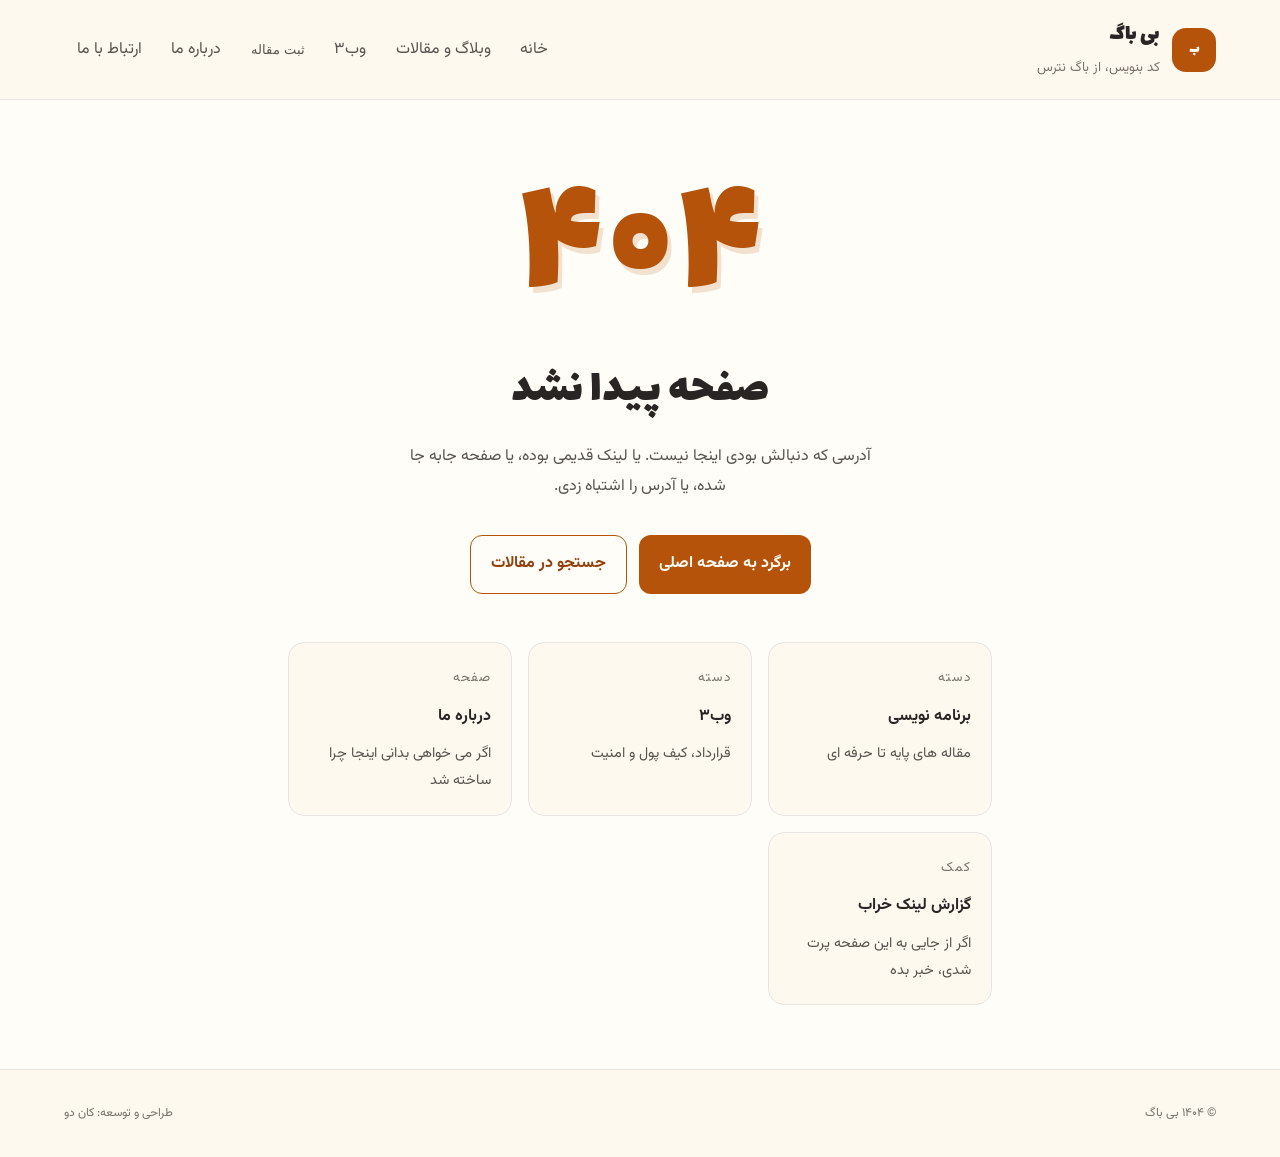
==== 404Page.html @ eb6b51d1 "change all design of project" ====
<!doctype html>
<html lang="fa-IR" dir="rtl">
  <head>


    <meta charset="utf-8" />
    <meta name="viewport" content="width=device-width, initial-scale=1" />
    <title>صفحه پیدا نشد — بی باگ</title>
    <meta name="robots" content="noindex,nofollow" />
    <link rel="icon" href="./assets/img/logo.jpg" />
    <link rel="preconnect" href="https://fonts.googleapis.com" />
    <link rel="preconnect" href="https://fonts.gstatic.com" crossorigin />
    <link
      href="https://fonts.googleapis.com/css2?family=Vazirmatn:wght@300..800&family=Lalezar&display=swap"
      rel="stylesheet"
    />
      <link rel="stylesheet" href="./assets/css/404.css">


  </head>
  <body>
    <header class="mast">
      <div class="wrap in">
        <a class="brand" href="./index.html"
          ><span class="mark">ب</span
          ><span
            ><b>بی باگ</b><br /><small style="color: #78716c"
              >کد بنویس، از باگ نترس</small
            ></span
          ></a
        >
        <nav class="nav">
          <a href="./index.html">خانه</a
          ><a href="./categories.html">وبلاگ و مقالات</a
          ><a href="./category.html">وب۳</a
          ><button type="button" data-writing>ثبت مقاله</button
          ><a href="./aboutUs.html">درباره ما</a
          ><a href="./contactUs.html">ارتباط با ما</a>
        </nav>
      </div>
    </header>
    <main class="main">
      <div class="wrap box">
        <div class="code">۴۰۴</div>
        <h1>صفحه پیدا نشد</h1>
        <p class="lead">
          آدرسی که دنبالش بودی اینجا نیست. یا لینک قدیمی بوده، یا صفحه جابه جا
          شده، یا آدرس را اشتباه زدی.
        </p>
        <div class="btns">
          <a class="btn" href="./index.html">برگرد به صفحه اصلی</a
          ><a class="btn ghost" href="./categories.html">جستجو در مقالات</a>
        </div>
        <div class="grid">
          <a class="card" href="./categories.html"
            ><small style="color: #78716c; letter-spacing: 0.08em">دسته</small>
            <h3>برنامه نویسی</h3>
            <p>مقاله های پایه تا حرفه ای</p></a
          ><a class="card" href="./category.html"
            ><small style="color: #78716c; letter-spacing: 0.08em">دسته</small>
            <h3>وب۳</h3>
            <p>قرارداد، کیف پول و امنیت</p></a
          ><a class="card" href="./aboutUs.html"
            ><small style="color: #78716c; letter-spacing: 0.08em">صفحه</small>
            <h3>درباره ما</h3>
            <p>اگر می خواهی بدانی اینجا چرا ساخته شد</p></a
          ><a class="card" href="./contactUs.html"
            ><small style="color: #78716c; letter-spacing: 0.08em">کمک</small>
            <h3>گزارش لینک خراب</h3>
            <p>اگر از جایی به این صفحه پرت شدی، خبر بده</p></a
          >
        </div>
      </div>
    </main>
    <footer class="foot">
      <div class="wrap bot">
        <span>© ۱۴۰۴ بی باگ</span><span>طراحی و توسعه: کان دو</span>
      </div>
    </footer>
    <div class="toast" id="toast"></div>

    <script src="./assets/js/404.js"></script>



  </body>
</html>
---- assets/css/404.css ----
body {
  margin: 0;
  font-family: Vazirmatn, sans-serif;
  line-height: 1.9;
  background: #fffdf7;
  color: #292524;
  min-height: 100vh;
  display: flex;
  flex-direction: column;
}
* {
  box-sizing: border-box;
}
a {
  text-decoration: none;
  color: inherit;
}
.wrap {
  width: min(100% - 2.5rem, 72rem);
  margin: auto;
}
.mast,
.foot {
  background: #fef9ef;
}
.mast {
  border-bottom: 1px solid #e7e5e4;
}
.mast .in {
  display: flex;
  align-items: center;
  gap: 1rem;
  padding: 1rem 0;
}
.brand {
  display: flex;
  align-items: center;
  gap: 0.75rem;
}
.mark {
  width: 44px;
  height: 44px;
  border-radius: 14px;
  display: grid;
  place-items: center;
  background: #b45309;
  color: #fffdf7;
  font-family: Lalezar, sans-serif;
}
.brand b {
  font:
    400 1.45rem Lalezar,
    sans-serif;
}
.nav {
  margin-inline-start: auto;
  display: flex;
  gap: 0.25rem;
  flex-wrap: wrap;
}
.nav a,
.nav button {
  padding: 0.6rem 0.8rem;
  border-radius: 12px;
  border: 0;
  background: none;
  color: #57534e;
  cursor: pointer;
}
.main {
  flex: 1;
  display: grid;
  place-items: center;
  padding: 4rem 0;
}
.box {
  text-align: center;
  max-width: 44rem;
}
.code {
  font:
    400 clamp(6rem, 18vw, 11rem) Lalezar,
    sans-serif;
  line-height: 1;
  color: #b45309;
  text-shadow: 4px 6px 0 rgba(180, 83, 9, 0.16);
}
h1,
h2 {
  font-family: Lalezar, sans-serif;
  font-weight: 400;
  line-height: 1.45;
  margin: 0;
}
h1 {
  font-size: clamp(2rem, 4vw, 3rem);
  margin-top: 1rem;
}
.lead {
  max-width: 54ch;
  margin: 1rem auto 0;
  color: #57534e;
}
.btns {
  display: flex;
  gap: 0.75rem;
  justify-content: center;
  flex-wrap: wrap;
  margin-top: 2rem;
}
.btn {
  display: inline-flex;
  align-items: center;
  justify-content: center;
  padding: 0.85rem 1.25rem;
  border-radius: 12px;
  background: #b45309;
  color: #fffdf7;
  font-weight: 700;
}
.ghost {
  background: #fffdf7;
  color: #92400e;
  border: 1px solid #b45309;
}
.grid {
  display: grid;
  grid-template-columns: repeat(auto-fit, minmax(180px, 1fr));
  gap: 1rem;
  margin-top: 3rem;
}
.card {
  padding: 1.25rem;
  border: 1px solid #e7e5e4;
  border-radius: 16px;
  background: #fef9ef;
  text-align: start;
}
.card h3 {
  margin: 0.5rem 0;
  font-size: 1rem;
}
.card p {
  margin: 0;
  color: #57534e;
  font-size: 0.9rem;
}
.foot {
  padding: 2rem 0;
  border-top: 1px solid #e7e5e4;
}
.bot {
  display: flex;
  flex-wrap: wrap;
  justify-content: space-between;
  gap: 0.75rem;
  font-size: 0.75rem;
  color: #78716c;
}
.toast {
  position: fixed;
  left: 1rem;
  bottom: 1rem;
  background: #fef9ef;
  border: 1px solid #e7e5e4;
  border-radius: 16px;
  padding: 1rem 1.25rem;
  box-shadow: 0 12px 32px rgba(41, 37, 36, 0.12);
  display: none;
  max-width: 24rem;
}
@media (max-width: 760px) {
  .nav {
    display: none;
  }
}
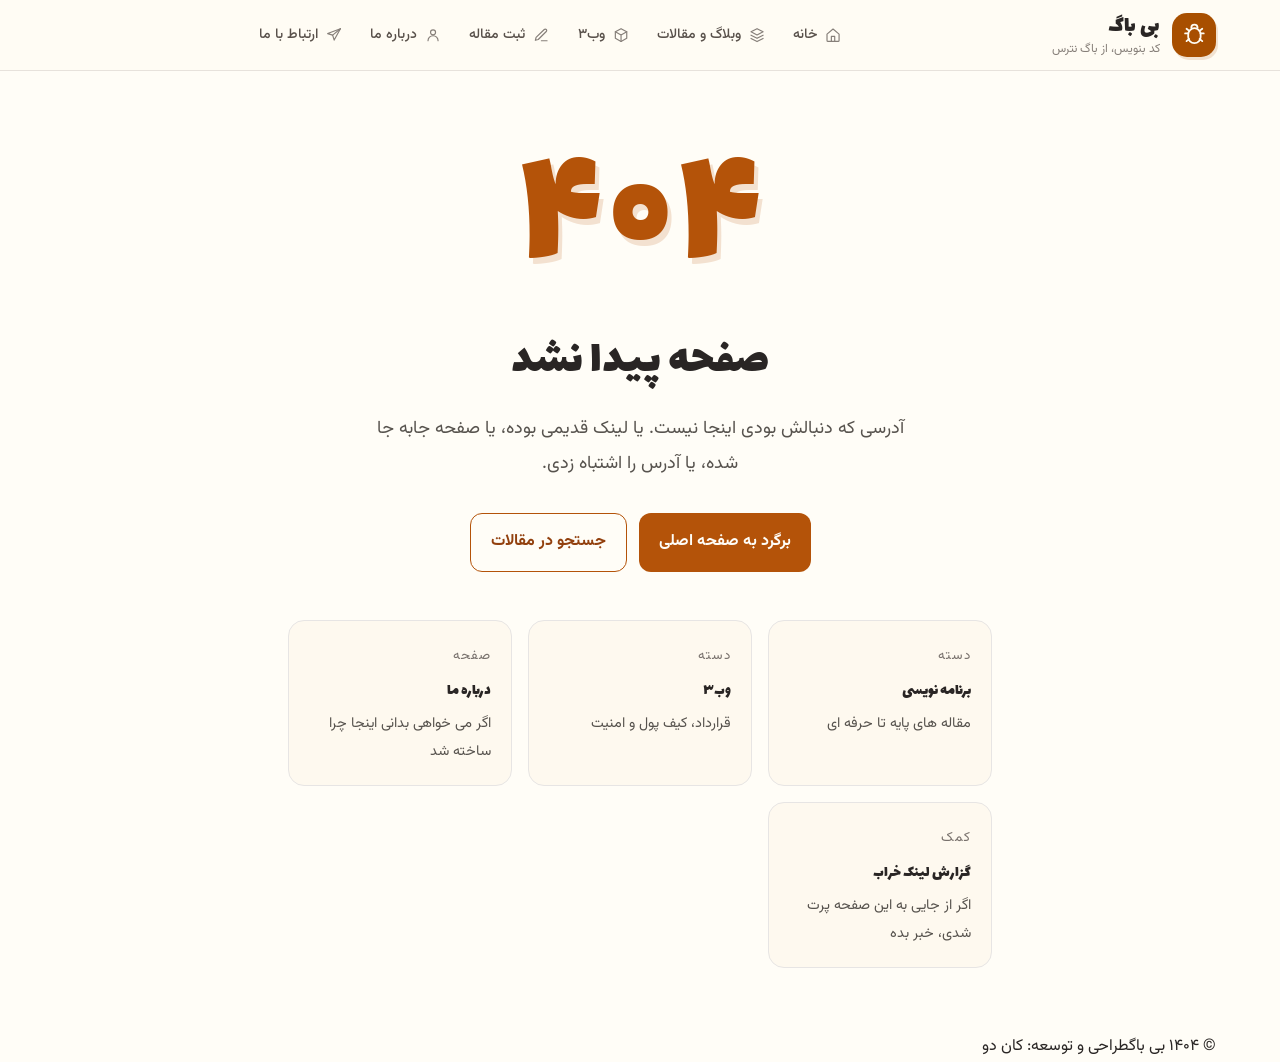
==== commit e0afd00c: "header fix now for all" ====
--- a/404Page.html
+++ b/404Page.html
@@ -14,29 +14,92 @@
       href="https://fonts.googleapis.com/css2?family=Vazirmatn:wght@300..800&family=Lalezar&display=swap"
       rel="stylesheet"
     />
+      <link rel="stylesheet" href="./assets/css/all.css">
       <link rel="stylesheet" href="./assets/css/404.css">
 
 
   </head>
   <body>
-    <header class="mast">
-      <div class="wrap in">
-        <a class="brand" href="./index.html"
-          ><span class="mark">ب</span
-          ><span
-            ><b>بی باگ</b><br /><small style="color: #78716c"
-              >کد بنویس، از باگ نترس</small
-            ></span
-          ></a
+        <div class="scrim" data-close-nav aria-hidden="true"></div>
+
+    <header class="mast" id="mast">
+      <div class="wrap mast__in">
+        <a class="brand" href="./index.html" aria-label="بی باگ، صفحه اصلی">
+          <span class="brand__mark" aria-hidden="true"
+            ><svg class="ic"><use href="#i-bug"></use></svg
+          ></span>
+          <span class="brand__txt"
+            ><b>بی باگ</b><small>کد بنویس، از باگ نترس</small></span
+          >
+        </a>
+
+        <nav class="nav" id="nav" aria-label="منوی اصلی">
+          <div class="nav__head">
+            <span>منو</span>
+            <button
+              class="ibtn"
+              type="button"
+              data-close-nav
+              aria-label="بستن منو"
+            >
+              <svg class="ic"><use href="#i-x"></use></svg>
+            </button>
+          </div>
+
+          <a class="nav__l" href="./index.html"
+            ><svg class="ic"><use href="#i-home"></use></svg> خانه</a
+          >
+          <a class="nav__l" href="./categories.html" 
+            ><svg class="ic"><use href="#i-layers"></use></svg> وبلاگ و
+            مقالات</a
+          >
+          <a class="nav__l" href="./category.html"
+            ><svg class="ic"><use href="#i-box"></use></svg> وب۳</a
+          >
+          <button class="nav__l" type="button" data-writing>
+            <svg class="ic"><use href="#i-pen"></use></svg> ثبت مقاله
+          </button>
+          <a class="nav__l" href="./aboutUs.html"
+            ><svg class="ic"><use href="#i-user"></use></svg> درباره ما</a
+          >
+          <a class="nav__l" href="./contactUs.html"
+            ><svg class="ic"><use href="#i-send"></use></svg> ارتباط با ما</a
+          >
+          <div class="nav__foot">
+            <a
+              class="social-mini"
+              href="https://github.com/condev-dev"
+              target="_blank"
+              rel="noopener me"
+              aria-label="گیت هاب"
+              ><span class="ibtn"
+                ><svg class="ic"><use href="#i-git"></use></svg></span
+            ></a>
+            <a
+              href="https://instagram.com/con.dev"
+              target="_blank"
+              rel="noopener me"
+              aria-label="اینستاگرام"
+              ><span class="ibtn"
+                ><svg class="ic"><use href="#i-ig"></use></svg></span
+            ></a>
+            <a href="mailto:condevtp@gmail.com" aria-label="ایمیل"
+              ><span class="ibtn"
+                ><svg class="ic"><use href="#i-mail"></use></svg></span
+            ></a>
+          </div>
+        </nav>
+
+        <button
+          class="ibtn mast__burger"
+          id="burger"
+          type="button"
+          aria-expanded="false"
+          aria-controls="nav"
+          aria-label="باز کردن منو"
         >
-        <nav class="nav">
-          <a href="./index.html">خانه</a
-          ><a href="./categories.html">وبلاگ و مقالات</a
-          ><a href="./category.html">وب۳</a
-          ><button type="button" data-writing>ثبت مقاله</button
-          ><a href="./aboutUs.html">درباره ما</a
-          ><a href="./contactUs.html">ارتباط با ما</a>
-        </nav>
+          <svg class="ic"><use href="#i-menu"></use></svg>
+        </button>
       </div>
     </header>
     <main class="main">
@@ -80,7 +143,20 @@
     <div class="toast" id="toast"></div>
 
     <script src="./assets/js/404.js"></script>
-
+    <!-- Header -->
+    <script src="./assets/js/header.js"></script>
+    <!-- Load Icon Svg -->
+    <script>
+      fetch("./assets/icon/icons.svg")
+        .then((response) => response.text())
+        .then((data) => {
+          const div = document.createElement("div");
+          div.style.display = "none";
+          div.innerHTML = data;
+          document.body.insertBefore(div, document.body.childNodes[0]);
+        });
+    </script>
+    <!-- END - Load Icon Svg -->
 
 
   </body>
--- a/assets/css/all.css
+++ b/assets/css/all.css
@@ -0,0 +1,2 @@
+@import url("./base.css");
+@import url("./header.css");
--- a/assets/css/404.css
+++ b/assets/css/404.css
@@ -18,54 +18,6 @@
 .wrap {
   width: min(100% - 2.5rem, 72rem);
   margin: auto;
-}
-.mast,
-.foot {
-  background: #fef9ef;
-}
-.mast {
-  border-bottom: 1px solid #e7e5e4;
-}
-.mast .in {
-  display: flex;
-  align-items: center;
-  gap: 1rem;
-  padding: 1rem 0;
-}
-.brand {
-  display: flex;
-  align-items: center;
-  gap: 0.75rem;
-}
-.mark {
-  width: 44px;
-  height: 44px;
-  border-radius: 14px;
-  display: grid;
-  place-items: center;
-  background: #b45309;
-  color: #fffdf7;
-  font-family: Lalezar, sans-serif;
-}
-.brand b {
-  font:
-    400 1.45rem Lalezar,
-    sans-serif;
-}
-.nav {
-  margin-inline-start: auto;
-  display: flex;
-  gap: 0.25rem;
-  flex-wrap: wrap;
-}
-.nav a,
-.nav button {
-  padding: 0.6rem 0.8rem;
-  border-radius: 12px;
-  border: 0;
-  background: none;
-  color: #57534e;
-  cursor: pointer;
 }
 .main {
   flex: 1;
@@ -145,18 +97,6 @@
   color: #57534e;
   font-size: 0.9rem;
 }
-.foot {
-  padding: 2rem 0;
-  border-top: 1px solid #e7e5e4;
-}
-.bot {
-  display: flex;
-  flex-wrap: wrap;
-  justify-content: space-between;
-  gap: 0.75rem;
-  font-size: 0.75rem;
-  color: #78716c;
-}
 .toast {
   position: fixed;
   left: 1rem;
@@ -169,8 +109,3 @@
   display: none;
   max-width: 24rem;
 }
-@media (max-width: 760px) {
-  .nav {
-    display: none;
-  }
-}
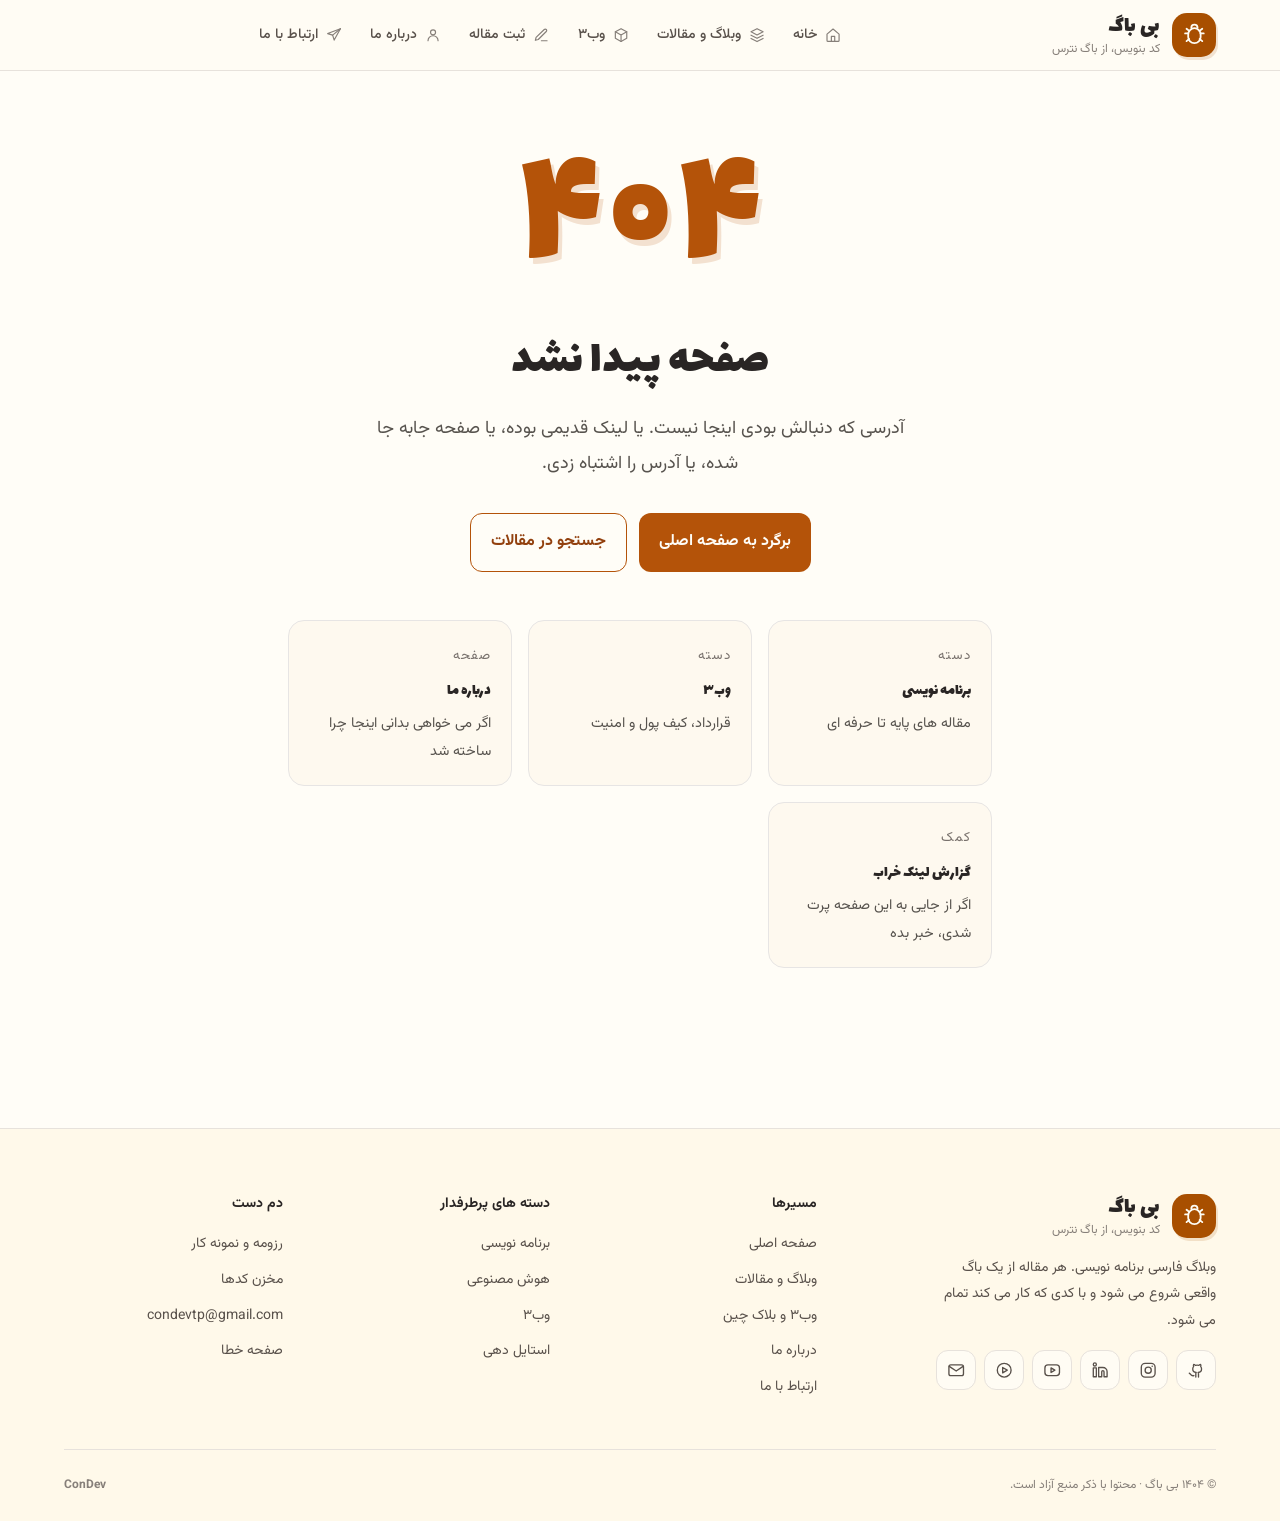
==== commit 56e2876c: "header fix now too" ====
--- a/404Page.html
+++ b/404Page.html
@@ -135,16 +135,126 @@
         </div>
       </div>
     </main>
+
+
     <footer class="foot">
-      <div class="wrap bot">
-        <span>© ۱۴۰۴ بی باگ</span><span>طراحی و توسعه: کان دو</span>
+      <div class="wrap">
+        <div class="foot__grid">
+          <div>
+            <a class="brand" href="./index.html">
+              <span class="brand__mark" aria-hidden="true"
+                ><svg class="ic"><use href="#i-bug"></use></svg
+              ></span>
+              <span class="brand__txt"
+                ><b>بی باگ</b><small>کد بنویس، از باگ نترس</small></span
+              >
+            </a>
+            <p>
+              وبلاگ فارسی برنامه نویسی. هر مقاله از یک باگ واقعی شروع می شود و
+              با کدی که کار می کند تمام می شود.
+            </p>
+            <div class="social">
+              <a
+                href="https://github.com/condev-dev"
+                target="_blank"
+                rel="noopener me"
+                aria-label="گیت هاب"
+                ><svg class="ic"><use href="#i-git"></use></svg
+              ></a>
+              <a
+                href="https://instagram.com/con.dev"
+                target="_blank"
+                rel="noopener me"
+                aria-label="اینستاگرام"
+                ><svg class="ic"><use href="#i-ig"></use></svg
+              ></a>
+              <a
+                href="https://linkedin.com/in/con-dev-5b43a538b"
+                target="_blank"
+                rel="noopener me"
+                aria-label="لینکدین"
+                ><svg class="ic"><use href="#i-in"></use></svg
+              ></a>
+              <a
+                href="https://youtube.com/@condev-tp"
+                target="_blank"
+                rel="noopener me"
+                aria-label="یوتیوب"
+                ><svg class="ic"><use href="#i-yt"></use></svg
+              ></a>
+              <a
+                href="https://aparat.com/con.dev"
+                target="_blank"
+                rel="noopener me"
+                aria-label="آپارات"
+                ><svg class="ic"><use href="#i-play"></use></svg
+              ></a>
+              <a href="mailto:condevtp@gmail.com" aria-label="ایمیل"
+                ><svg class="ic"><use href="#i-mail"></use></svg
+              ></a>
+            </div>
+          </div>
+          <div>
+            <h4>مسیرها</h4>
+            <div class="foot__ls">
+              <a href="./index.html">صفحه اصلی</a>
+              <a href="./categories.html">وبلاگ و مقالات</a>
+              <a href="./category.html">وب۳ و بلاک چین</a>
+              <a href="./aboutUs.html">درباره ما</a>
+              <a href="./contactUs.html">ارتباط با ما</a>
+            </div>
+          </div>
+          <div>
+            <h4>دسته های پرطرفدار</h4>
+            <div class="foot__ls">
+              <a href="./categories.html">برنامه نویسی</a>
+              <a href="./categories.html">هوش مصنوعی</a>
+              <a href="./category.html">وب۳</a>
+              <a href="./categories.html">استایل دهی</a>
+            </div>
+          </div>
+          <div>
+            <h4>دم دست</h4>
+            <div class="foot__ls">
+              <a href="http://cv.condev.ir/" target="_blank" rel="noopener"
+                >رزومه و نمونه کار</a
+              >
+              <a
+                href="https://github.com/condev-dev"
+                target="_blank"
+                rel="noopener"
+                >مخزن کدها</a
+              >
+              <a href="mailto:condevtp@gmail.com">condevtp@gmail.com</a>
+              <a href="./404Page.html">صفحه خطا</a>
+            </div>
+          </div>
+        </div>
+        <div class="foot__bot">
+          <span>© ۱۴۰۴ بی باگ · محتوا با ذکر منبع آزاد است.</span>
+          <span>
+            <a href="http://cv.condev.ir/" target="_blank" rel="noopener"
+              ><b>ConDev</b></a
+            ></span
+          >
+        </div>
       </div>
     </footer>
-    <div class="toast" id="toast"></div>
-
+
+
+
+    <div
+      class="toasts"
+      id="toasts"
+      role="region"
+      aria-live="polite"
+      aria-label="اعلان ها"
+    ></div>
+
+     <script src="./assets/js/writing-popup-fix.js"></script>
     <script src="./assets/js/404.js"></script>
-    <!-- Header -->
     <script src="./assets/js/header.js"></script>
+
     <!-- Load Icon Svg -->
     <script>
       fetch("./assets/icon/icons.svg")
--- a/assets/css/all.css
+++ b/assets/css/all.css
@@ -1,2 +1,3 @@
 @import url("./base.css");
 @import url("./header.css");
+@import url("./footer.css");
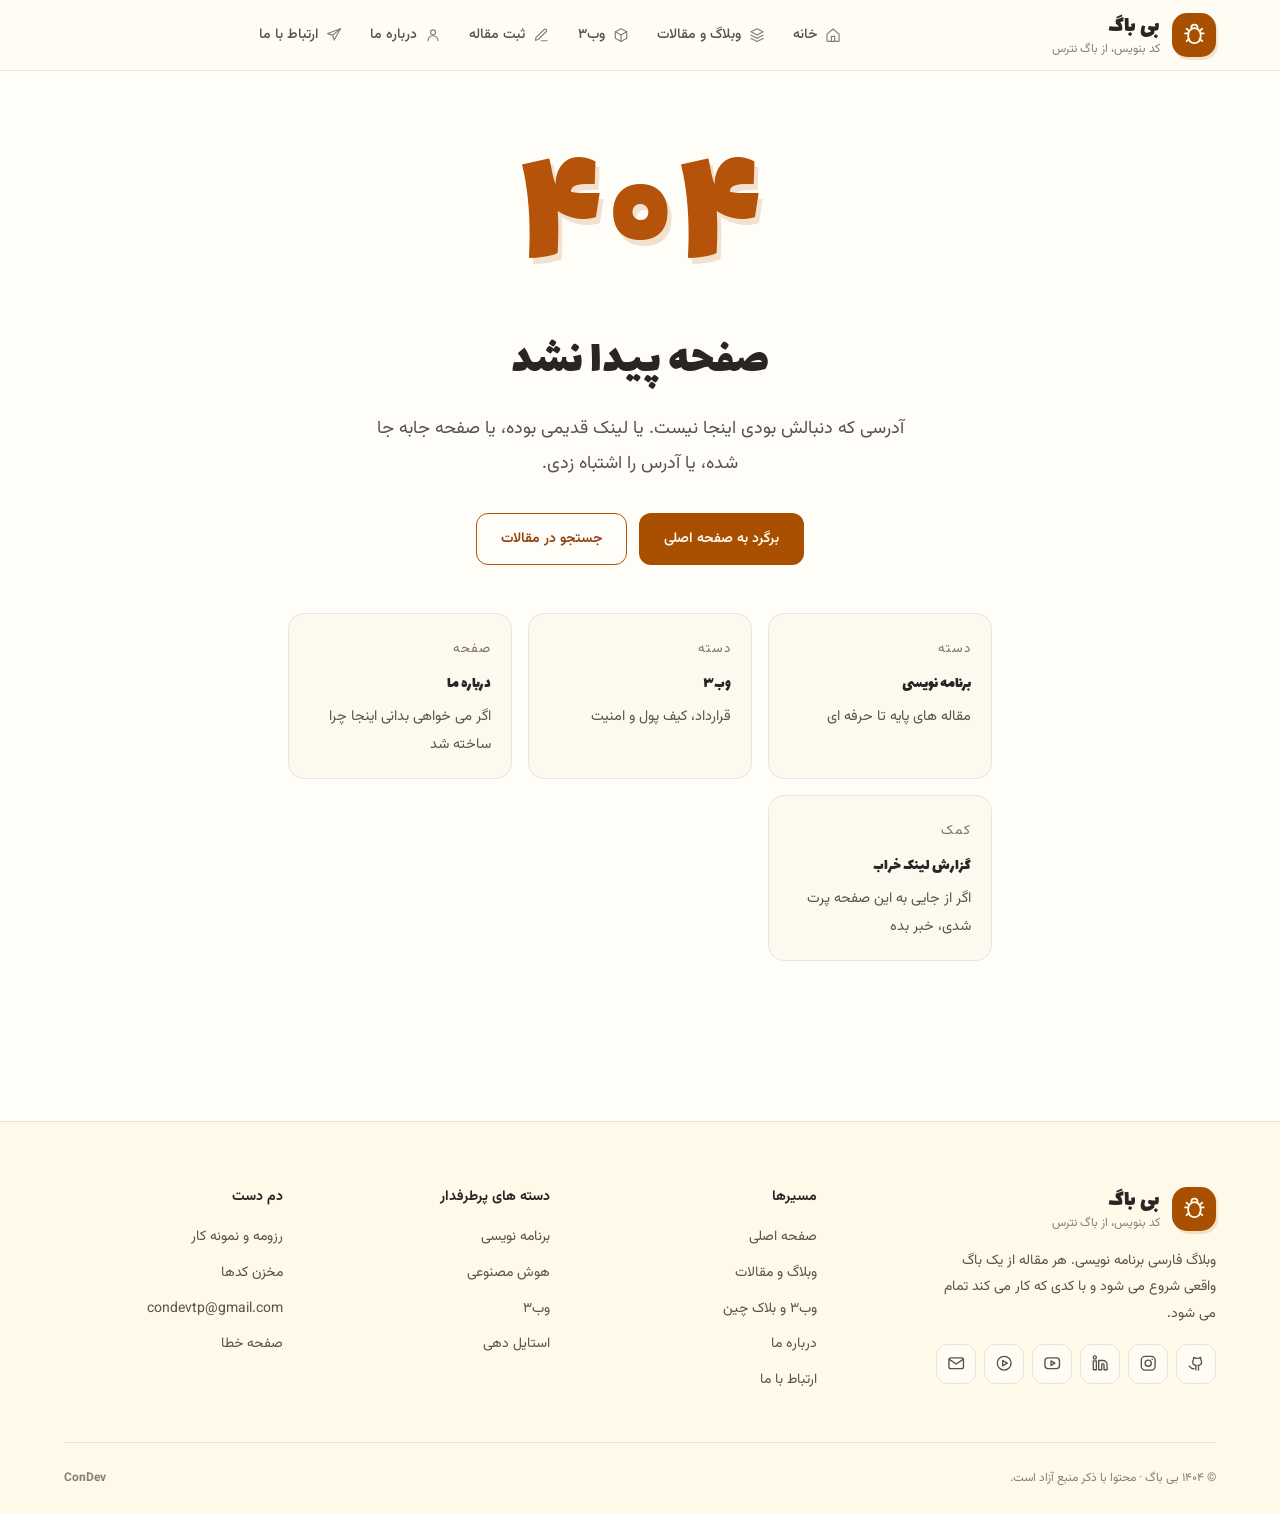
==== commit 46eb2d57: "feat(seo): titles, descriptions, canonical, social cards, icons, robots and sitemap Every page now c" ====
--- a/404Page.html
+++ b/404Page.html
@@ -6,8 +6,7 @@
     <meta charset="utf-8" />
     <meta name="viewport" content="width=device-width, initial-scale=1" />
     <title>صفحه پیدا نشد — بی باگ</title>
-    <meta name="robots" content="noindex,nofollow" />
-    <link rel="icon" href="./assets/img/logo.jpg" />
+    <meta name="description" content="این صفحه وجود ندارد یا جابه‌جا شده است." />
     <link rel="preconnect" href="https://fonts.googleapis.com" />
     <link rel="preconnect" href="https://fonts.gstatic.com" crossorigin />
     <link
@@ -18,8 +17,201 @@
       <link rel="stylesheet" href="./assets/css/404.css">
 
 
+
+    <!-- SEO: icons, sharing cards, canonical and structured data -->
+    <link rel="icon" href="./favicon.ico" sizes="48x48" />
+    <link rel="icon" type="image/svg+xml" href="./favicon.svg" />
+    <link rel="icon" type="image/png" sizes="32x32" href="./favicon-32x32.png" />
+    <link rel="icon" type="image/png" sizes="16x16" href="./favicon-16x16.png" />
+    <link rel="apple-touch-icon" sizes="180x180" href="./apple-touch-icon.png" />
+    <link rel="manifest" href="./site.webmanifest" />
+    <meta name="theme-color" content="#a84f00" />
+    <meta property="og:locale" content="fa_IR" />
+    <meta property="og:type" content="website" />
+    <meta property="og:site_name" content="بی باگ" />
+    <meta property="og:title" content="صفحه پیدا نشد — بی باگ" />
+    <meta property="og:description" content="این صفحه وجود ندارد یا جابه‌جا شده است." />
+    <meta property="og:url" content="https://blog.condev.ir/404Page.html" />
+    <meta property="og:image" content="https://blog.condev.ir/assets/img/og-cover.png" />
+    <meta property="og:image:width" content="1200" />
+    <meta property="og:image:height" content="630" />
+    <meta property="og:image:alt" content="بی باگ — کد بنویس، از باگ نترس" />
+    <meta name="twitter:card" content="summary_large_image" />
+    <meta name="twitter:title" content="صفحه پیدا نشد — بی باگ" />
+    <meta name="twitter:description" content="این صفحه وجود ندارد یا جابه‌جا شده است." />
+    <meta name="twitter:image" content="https://blog.condev.ir/assets/img/og-cover.png" />
+    <meta name="twitter:image:alt" content="بی باگ — کد بنویس، از باگ نترس" />
+    <link rel="canonical" href="https://blog.condev.ir/404Page.html" />
+    <meta name="robots" content="noindex, nofollow" />
   </head>
   <body>
+  <!-- shared icon set: every <use href="#i-…"> on this page resolves here -->
+  <svg class="sprite" aria-hidden="true" focusable="false">
+        <defs>
+          <symbol id="i-bug" viewBox="0 0 24 24">
+            <path d="M9 5.5a3 3 0 0 1 6 0" />
+            <path d="M6 12a6 6 0 0 1 12 0v2.5a6 6 0 0 1-12 0z" />
+            <path
+              d="M3 11h3m12 0h3M4.4 6.5 7 8.6m12.6-2.1L17 8.6M4.4 18.5 7 16.4m12.6 2.1L17 16.4"
+            />
+          </symbol>
+          <symbol id="i-home" viewBox="0 0 24 24">
+            <path
+              d="M3 10.6 12 3l9 7.6V20a1.5 1.5 0 0 1-1.5 1.5h-15A1.5 1.5 0 0 1 3 20z"
+            />
+            <path d="M9.5 21.5V14h5v7.5" />
+          </symbol>
+          <symbol id="i-layers" viewBox="0 0 24 24">
+            <path d="m12 2.5 9 4.7-9 4.7-9-4.7z" />
+            <path d="m3 12.2 9 4.7 9-4.7" />
+            <path d="m3 17 9 4.7 9-4.7" />
+          </symbol>
+          <symbol id="i-box" viewBox="0 0 24 24">
+            <path d="m12 2.5 8.5 4.6v9.8L12 21.5 3.5 16.9V7.1z" />
+            <path d="m3.5 7.1 8.5 4.7 8.5-4.7M12 21.5v-9.7" />
+          </symbol>
+          <symbol id="i-pen" viewBox="0 0 24 24">
+            <path d="M12.5 20.5H21" />
+            <path d="M16.8 3.7a2.1 2.1 0 0 1 3 3L7.8 18.7l-4.3 1.1 1.1-4.3z" />
+          </symbol>
+          <symbol id="i-user" viewBox="0 0 24 24">
+            <circle cx="12" cy="8" r="3.75" />
+            <path d="M4.5 20.5a7.5 7.5 0 0 1 15 0" />
+          </symbol>
+          <symbol id="i-send" viewBox="0 0 24 24">
+            <path d="M21.5 2.5 2.5 9.8l7.4 2.3 2.3 7.4z" />
+            <path d="M21.5 2.5 9.9 12.1" />
+          </symbol>
+          <symbol id="i-search" viewBox="0 0 24 24">
+            <circle cx="10.8" cy="10.8" r="7.3" />
+            <path d="m16.2 16.2 4.3 4.3" />
+          </symbol>
+          <symbol id="i-menu" viewBox="0 0 24 24">
+            <path d="M3.5 7h17m-17 5h17m-17 5h11" />
+          </symbol>
+          <symbol id="i-x" viewBox="0 0 24 24">
+            <path d="m6 6 12 12M18 6 6 18" />
+          </symbol>
+          <symbol id="i-x-c" viewBox="0 0 24 24">
+            <circle cx="12" cy="12" r="9" />
+            <path d="m9 9 6 6m0-6-6 6" />
+          </symbol>
+          <symbol id="i-chev-l" viewBox="0 0 24 24">
+            <path d="m14.5 5.5-7 6.5 7 6.5" />
+          </symbol>
+          <symbol id="i-chev-r" viewBox="0 0 24 24">
+            <path d="m9.5 5.5 7 6.5-7 6.5" />
+          </symbol>
+          <symbol id="i-chev-d" viewBox="0 0 24 24">
+            <path d="m5.5 9 6.5 7 6.5-7" />
+          </symbol>
+          <symbol id="i-arrow-l" viewBox="0 0 24 24">
+            <path d="M20.5 12H3.5" />
+            <path d="m10 4.5-6.5 7.5 6.5 7.5" />
+          </symbol>
+          <symbol id="i-clock" viewBox="0 0 24 24">
+            <circle cx="12" cy="12" r="9" />
+            <path d="M12 6.8V12l3.4 2.2" />
+          </symbol>
+          <symbol id="i-eye" viewBox="0 0 24 24">
+            <path
+              d="M2 12s3.6-6.5 10-6.5S22 12 22 12s-3.6 6.5-10 6.5S2 12 2 12z"
+            />
+            <circle cx="12" cy="12" r="2.8" />
+          </symbol>
+          <symbol id="i-cal" viewBox="0 0 24 24">
+            <rect x="3" y="5" width="18" height="16.5" rx="2.5" />
+            <path d="M8 2.5V6m8-3.5V6M3 10h18" />
+          </symbol>
+          <symbol id="i-code" viewBox="0 0 24 24">
+            <path d="m9 17.5-5.5-5.5L9 6.5m6 0 5.5 5.5-5.5 5.5" />
+          </symbol>
+          <symbol id="i-copy" viewBox="0 0 24 24">
+            <rect x="8.5" y="8.5" width="12" height="12" rx="2.5" />
+            <path
+              d="M5.5 15.5H5a2 2 0 0 1-2-2v-8a2 2 0 0 1 2-2h8a2 2 0 0 1 2 2v.5"
+            />
+          </symbol>
+          <symbol id="i-check" viewBox="0 0 24 24">
+            <path d="m4.5 12.5 5 5 10-11" />
+          </symbol>
+          <symbol id="i-alert" viewBox="0 0 24 24">
+            <path d="M12 3.5 21.5 20H2.5z" />
+            <path d="M12 9.5v5m0 3v.4" />
+          </symbol>
+          <symbol id="i-info" viewBox="0 0 24 24">
+            <circle cx="12" cy="12" r="9" />
+            <path d="M12 11v6m0-9.5V8" />
+          </symbol>
+          <symbol id="i-db" viewBox="0 0 24 24">
+            <ellipse cx="12" cy="6" rx="8" ry="3.2" />
+            <path d="M4 6v12c0 1.8 3.6 3.2 8 3.2s8-1.4 8-3.2V6" />
+            <path d="M4 12c0 1.8 3.6 3.2 8 3.2s8-1.4 8-3.2" />
+          </symbol>
+          <symbol id="i-brain" viewBox="0 0 24 24">
+            <path
+              d="M12 5.5A3 3 0 0 0 6.2 4.4 3 3 0 0 0 4.6 10 3 3 0 0 0 6 15.6a3 3 0 0 0 6 .9zm0 0a3 3 0 0 1 5.8-1.1A3 3 0 0 1 19.4 10 3 3 0 0 1 18 15.6a3 3 0 0 1-6 .9z"
+            />
+          </symbol>
+          <symbol id="i-palette" viewBox="0 0 24 24">
+            <path
+              d="M12 21.5a9.5 9.5 0 1 1 9.5-9.5c0 2.5-2 3.5-3.8 3.5H15a2.5 2.5 0 0 0-1.8 4.2 1.7 1.7 0 0 1-1.2 1.8z"
+            />
+            <circle cx="8" cy="9.5" r="1.1" fill="currentColor" stroke="none" />
+            <circle cx="12" cy="7.2" r="1.1" fill="currentColor" stroke="none" />
+            <circle cx="16" cy="9.5" r="1.1" fill="currentColor" stroke="none" />
+          </symbol>
+          <symbol id="i-spark" viewBox="0 0 24 24">
+            <path
+              d="m12 3 2.1 5.6L20 10.7l-5.9 2.1L12 18.4l-2.1-5.6L4 10.7l5.9-2.1z"
+            />
+          </symbol>
+          <symbol id="i-git" viewBox="0 0 24 24">
+            <path
+              d="M9 19c-4 1.4-4-2.5-6-3m12 5v-3.9c0-1.1.1-1.5-.5-2.1 2.8-.3 4.5-1.6 4.5-4.6 0-1.2-.4-2.2-1.1-3 .3-1 .3-2-.1-2.9 0 0-1 0-2.3 1.2a8.6 8.6 0 0 0-4.5 0C9.7 4.5 8.7 4.5 8.7 4.5c-.4.9-.4 1.9-.1 2.9-.7.8-1.1 1.8-1.1 3 0 3 1.7 4.3 4.5 4.6-.6.6-.6 1.2-.5 2.1V21"
+            />
+          </symbol>
+          <symbol id="i-ig" viewBox="0 0 24 24">
+            <rect x="3" y="3" width="18" height="18" rx="5" />
+            <circle cx="12" cy="12" r="4" />
+            <circle cx="17.2" cy="6.8" r="1" fill="currentColor" stroke="none" />
+          </symbol>
+          <symbol id="i-in" viewBox="0 0 24 24">
+            <path
+              d="M15.5 8.5A5.5 5.5 0 0 1 21 14v6.5h-4V14a1.5 1.5 0 0 0-3 0v6.5h-4V8.5z"
+            />
+            <rect x="3" y="9" width="4" height="11.5" />
+            <circle cx="5" cy="4.5" r="2" />
+          </symbol>
+          <symbol id="i-yt" viewBox="0 0 24 24">
+            <rect x="2.5" y="5" width="19" height="14" rx="4" />
+            <path d="m10.5 9 5 3-5 3z" />
+          </symbol>
+          <symbol id="i-play" viewBox="0 0 24 24">
+            <circle cx="12" cy="12" r="9" />
+            <path d="m10 8.5 6 3.5-6 3.5z" />
+          </symbol>
+          <symbol id="i-id" viewBox="0 0 24 24">
+            <rect x="2.5" y="4.5" width="19" height="15" rx="2.5" />
+            <circle cx="8.5" cy="10.5" r="2" />
+            <path d="M13.5 9.5h5m-5 4h5M5 16c.8-1.3 2-2 3.5-2s2.7.7 3.5 2" />
+          </symbol>
+          <symbol id="i-mail" viewBox="0 0 24 24">
+            <rect x="2.5" y="5" width="19" height="14" rx="2.5" />
+            <path d="m3 7 9 6 9-6" />
+          </symbol>
+          <symbol id="i-list" viewBox="0 0 24 24">
+            <path d="M4 6.5h16M4 12h11M4 17.5h13" />
+          </symbol>
+          <symbol id="i-link" viewBox="0 0 24 24">
+            <path d="M14.5 3.5H21v6.5M21 3.5 12 12.5" />
+            <path
+              d="M19 14v5.5a2 2 0 0 1-2 2H5a2 2 0 0 1-2-2V7a2 2 0 0 1 2-2h5.5"
+            />
+          </symbol>
+        </defs>
+      </svg>
+
         <div class="scrim" data-close-nav aria-hidden="true"></div>
 
     <header class="mast" id="mast">
--- a/assets/css/all.css
+++ b/assets/css/all.css
@@ -1,3 +1,4 @@
 @import url("./base.css");
 @import url("./header.css");
 @import url("./footer.css");
+@import url("./components.css");
--- a/assets/css/404.css
+++ b/assets/css/404.css
@@ -60,16 +60,6 @@
   flex-wrap: wrap;
   margin-top: 2rem;
 }
-.btn {
-  display: inline-flex;
-  align-items: center;
-  justify-content: center;
-  padding: 0.85rem 1.25rem;
-  border-radius: 12px;
-  background: #b45309;
-  color: #fffdf7;
-  font-weight: 700;
-}
 .ghost {
   background: #fffdf7;
   color: #92400e;
@@ -97,15 +87,3 @@
   color: #57534e;
   font-size: 0.9rem;
 }
-.toast {
-  position: fixed;
-  left: 1rem;
-  bottom: 1rem;
-  background: #fef9ef;
-  border: 1px solid #e7e5e4;
-  border-radius: 16px;
-  padding: 1rem 1.25rem;
-  box-shadow: 0 12px 32px rgba(41, 37, 36, 0.12);
-  display: none;
-  max-width: 24rem;
-}
